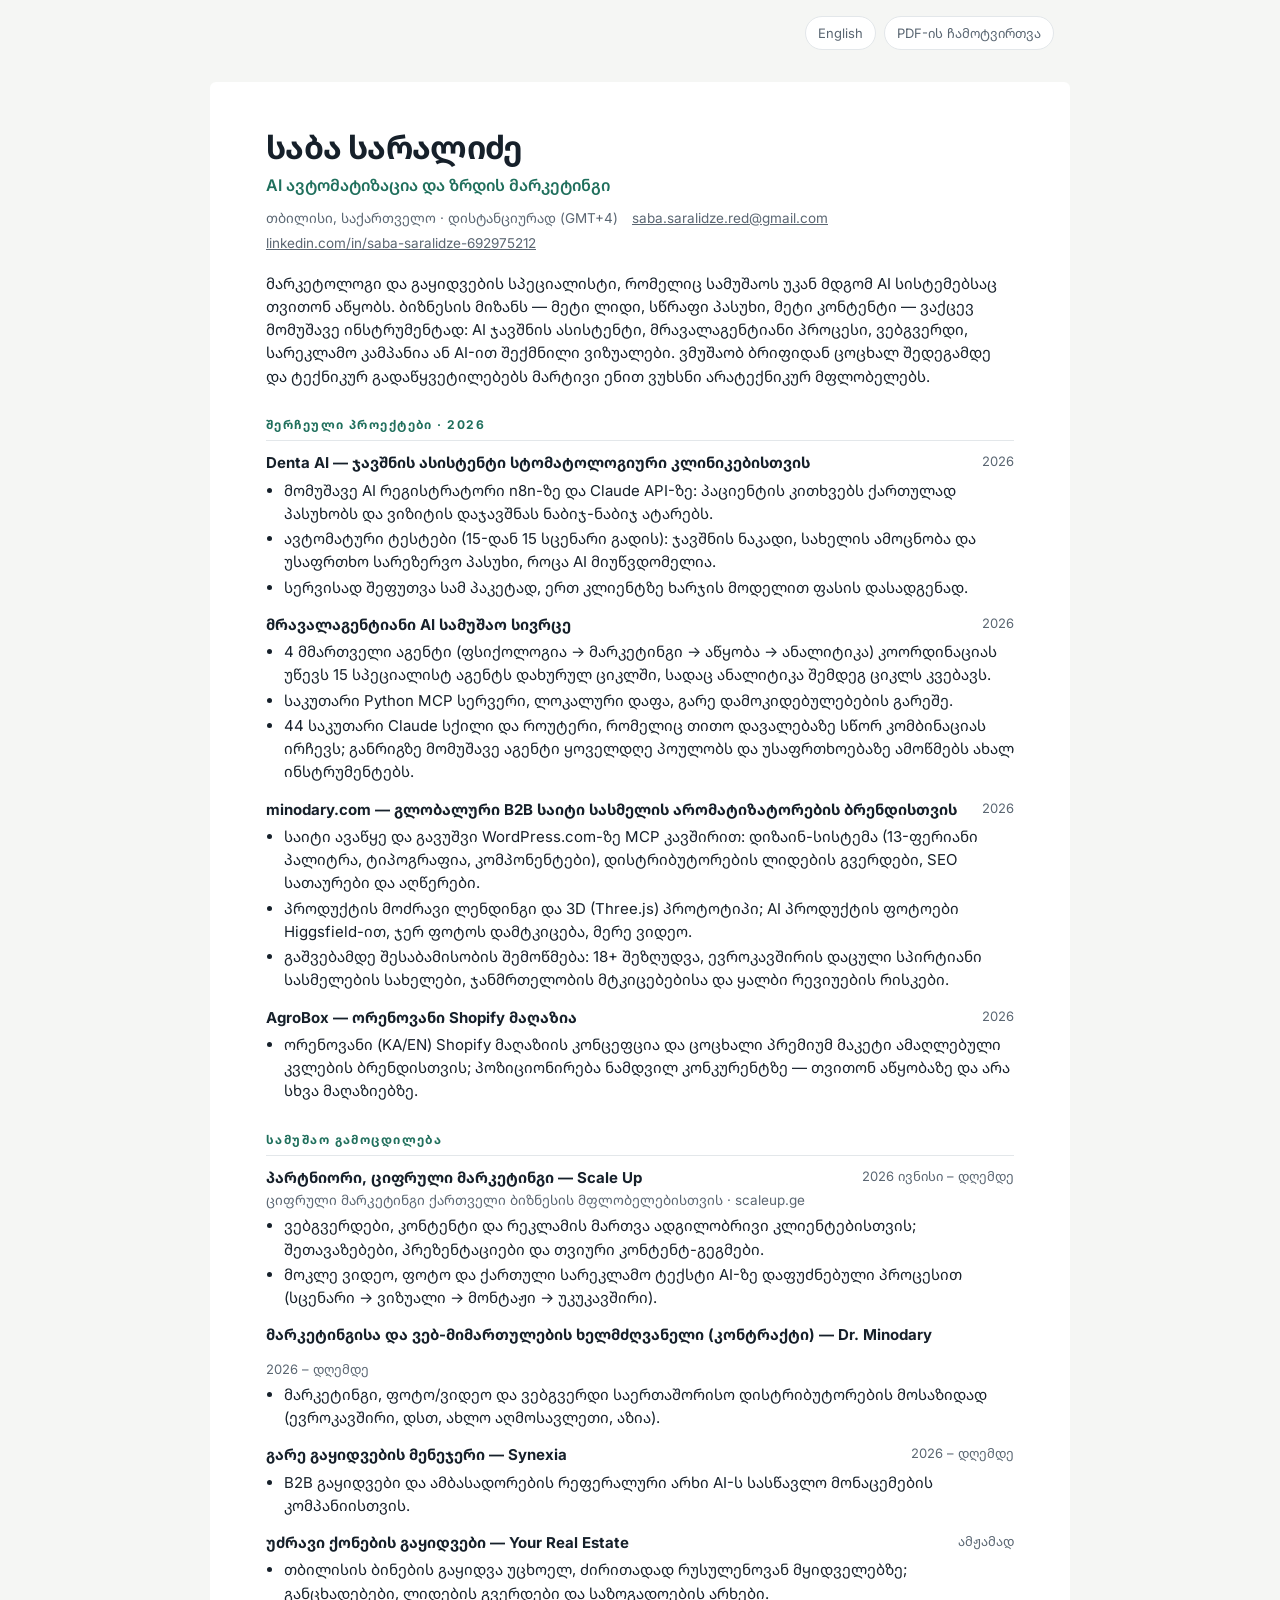
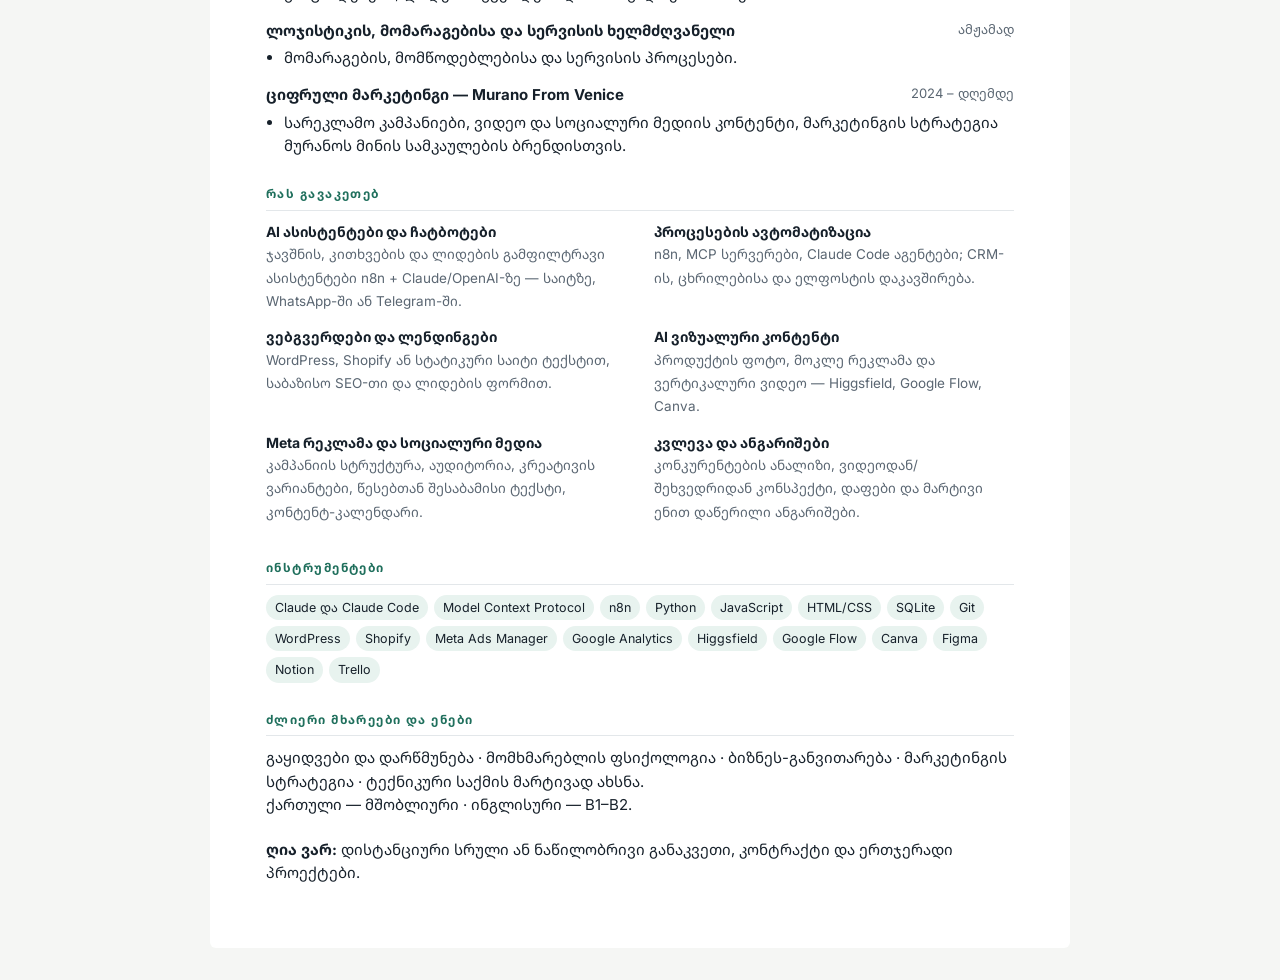
==== ka.html @ 27086588 "CV site: English and Georgian pages with PDFs Co-Authored-By: Claude Opus 5.5 <noreply@anthropic.com" ====
<!doctype html>
<html lang="ka">
<head>
<meta charset="utf-8">
<meta name="viewport" content="width=device-width, initial-scale=1">
<title>საბა სარალიძე — CV</title>
<meta name="description" content="საბა სარალიძე — AI ავტომატიზაცია და ზრდის მარკეტინგი. მარკეტინგი, გაყიდვები და AI სისტემები მცირე ბიზნესისთვის.">
<link rel="preconnect" href="https://fonts.googleapis.com">
<link rel="preconnect" href="https://fonts.gstatic.com" crossorigin>
<link href="https://fonts.googleapis.com/css2?family=Inter:wght@400;600;700&family=Noto+Sans+Georgian:wght@400;600;700&display=swap" rel="stylesheet">
<link rel="stylesheet" href="cv.css">
</head>
<body>
<nav class="topbar">
  <a href="index.html" lang="en">English</a>
  <a href="Saba_Saralidze_CV_KA.pdf">PDF-ის ჩამოტვირთვა</a>
</nav>
<main class="page">
<header>
  <h1>საბა სარალიძე</h1>
  <div class="role">AI ავტომატიზაცია და ზრდის მარკეტინგი</div>
  <div class="contact">
    <span>თბილისი, საქართველო · დისტანციურად (GMT+4)</span>
    <a href="mailto:saba.saralidze.red@gmail.com">saba.saralidze.red@gmail.com</a>
    <a href="https://linkedin.com/in/saba-saralidze-692975212">linkedin.com/in/saba-saralidze-692975212</a>
  </div>
  <p class="summary">მარკეტოლოგი და გაყიდვების სპეციალისტი, რომელიც სამუშაოს უკან მდგომ AI სისტემებსაც თვითონ აწყობს. ბიზნესის მიზანს — მეტი ლიდი, სწრაფი პასუხი, მეტი კონტენტი — ვაქცევ მომუშავე ინსტრუმენტად: AI ჯავშნის ასისტენტი, მრავალაგენტიანი პროცესი, ვებგვერდი, სარეკლამო კამპანია ან AI-ით შექმნილი ვიზუალები. ვმუშაობ ბრიფიდან ცოცხალ შედეგამდე და ტექნიკურ გადაწყვეტილებებს მარტივი ენით ვუხსნი არატექნიკურ მფლობელებს.</p>
</header>

<h2>შერჩეული პროექტები · 2026</h2>

<div class="item">
  <div class="item-head"><strong>Denta AI — ჯავშნის ასისტენტი სტომატოლოგიური კლინიკებისთვის</strong><span class="when">2026</span></div>
  <ul>
    <li>მომუშავე AI რეგისტრატორი n8n-ზე და Claude API-ზე: პაციენტის კითხვებს ქართულად პასუხობს და ვიზიტის დაჯავშნას ნაბიჯ-ნაბიჯ ატარებს.</li>
    <li>ავტომატური ტესტები (15-დან 15 სცენარი გადის): ჯავშნის ნაკადი, სახელის ამოცნობა და უსაფრთხო სარეზერვო პასუხი, როცა AI მიუწვდომელია.</li>
    <li>სერვისად შეფუთვა სამ პაკეტად, ერთ კლიენტზე ხარჯის მოდელით ფასის დასადგენად.</li>
  </ul>
</div>

<div class="item">
  <div class="item-head"><strong>მრავალაგენტიანი AI სამუშაო სივრცე</strong><span class="when">2026</span></div>
  <ul>
    <li>4 მმართველი აგენტი (ფსიქოლოგია → მარკეტინგი → აწყობა → ანალიტიკა) კოორდინაციას უწევს 15 სპეციალისტ აგენტს დახურულ ციკლში, სადაც ანალიტიკა შემდეგ ციკლს კვებავს.</li>
    <li>საკუთარი Python MCP სერვერი, ლოკალური დაფა, გარე დამოკიდებულებების გარეშე.</li>
    <li>44 საკუთარი Claude სქილი და როუტერი, რომელიც თითო დავალებაზე სწორ კომბინაციას ირჩევს; განრიგზე მომუშავე აგენტი ყოველდღე პოულობს და უსაფრთხოებაზე ამოწმებს ახალ ინსტრუმენტებს.</li>
  </ul>
</div>

<div class="item">
  <div class="item-head"><strong>minodary.com — გლობალური B2B საიტი სასმელის არომატიზატორების ბრენდისთვის</strong><span class="when">2026</span></div>
  <ul>
    <li>საიტი ავაწყე და გავუშვი WordPress.com-ზე MCP კავშირით: დიზაინ-სისტემა (13-ფერიანი პალიტრა, ტიპოგრაფია, კომპონენტები), დისტრიბუტორების ლიდების გვერდები, SEO სათაურები და აღწერები.</li>
    <li>პროდუქტის მოძრავი ლენდინგი და 3D (Three.js) პროტოტიპი; AI პროდუქტის ფოტოები Higgsfield-ით, ჯერ ფოტოს დამტკიცება, მერე ვიდეო.</li>
    <li>გაშვებამდე შესაბამისობის შემოწმება: 18+ შეზღუდვა, ევროკავშირის დაცული სპირტიანი სასმელების სახელები, ჯანმრთელობის მტკიცებებისა და ყალბი რევიუების რისკები.</li>
  </ul>
</div>

<div class="item">
  <div class="item-head"><strong>AgroBox — ორენოვანი Shopify მაღაზია</strong><span class="when">2026</span></div>
  <ul>
    <li>ორენოვანი (KA/EN) Shopify მაღაზიის კონცეფცია და ცოცხალი პრემიუმ მაკეტი ამაღლებული კვლების ბრენდისთვის; პოზიციონირება ნამდვილ კონკურენტზე — თვითონ აწყობაზე და არა სხვა მაღაზიებზე.</li>
  </ul>
</div>


<h2>სამუშაო გამოცდილება</h2>

<div class="item">
  <div class="item-head"><strong>პარტნიორი, ციფრული მარკეტინგი — Scale Up</strong><span class="when">2026 ივნისი – დღემდე</span></div>
  <div class="sub">ციფრული მარკეტინგი ქართველი ბიზნესის მფლობელებისთვის · scaleup.ge</div>
  <ul>
    <li>ვებგვერდები, კონტენტი და რეკლამის მართვა ადგილობრივი კლიენტებისთვის; შეთავაზებები, პრეზენტაციები და თვიური კონტენტ-გეგმები.</li>
    <li>მოკლე ვიდეო, ფოტო და ქართული სარეკლამო ტექსტი AI-ზე დაფუძნებული პროცესით (სცენარი → ვიზუალი → მონტაჟი → უკუკავშირი).</li>
  </ul>
</div>

<div class="item">
  <div class="item-head"><strong>მარკეტინგისა და ვებ-მიმართულების ხელმძღვანელი (კონტრაქტი) — Dr. Minodary</strong><span class="when">2026 – დღემდე</span></div>
  <ul>
    <li>მარკეტინგი, ფოტო/ვიდეო და ვებგვერდი საერთაშორისო დისტრიბუტორების მოსაზიდად (ევროკავშირი, დსთ, ახლო აღმოსავლეთი, აზია).</li>
  </ul>
</div>

<div class="item">
  <div class="item-head"><strong>გარე გაყიდვების მენეჯერი — Synexia</strong><span class="when">2026 – დღემდე</span></div>
  <ul>
    <li>B2B გაყიდვები და ამბასადორების რეფერალური არხი AI-ს სასწავლო მონაცემების კომპანიისთვის.</li>
  </ul>
</div>

<div class="item">
  <div class="item-head"><strong>უძრავი ქონების გაყიდვები — Your Real Estate</strong><span class="when">ამჟამად</span></div>
  <ul>
    <li>თბილისის ბინების გაყიდვა უცხოელ, ძირითადად რუსულენოვან მყიდველებზე; განცხადებები, ლიდების გვერდები და საზოგადოების არხები.</li>
  </ul>
</div>

<div class="item">
  <div class="item-head"><strong>ლოჯისტიკის, მომარაგებისა და სერვისის ხელმძღვანელი</strong><span class="when">ამჟამად</span></div>
  <ul>
    <li>მომარაგების, მომწოდებლებისა და სერვისის პროცესები.</li>
  </ul>
</div>

<div class="item">
  <div class="item-head"><strong>ციფრული მარკეტინგი — Murano From Venice</strong><span class="when">2024 – დღემდე</span></div>
  <ul>
    <li>სარეკლამო კამპანიები, ვიდეო და სოციალური მედიის კონტენტი, მარკეტინგის სტრატეგია მურანოს მინის სამკაულების ბრენდისთვის.</li>
  </ul>
</div>

<h2>რას გავაკეთებ</h2>
<div class="grid">
  <div class="item kv"><strong>AI ასისტენტები და ჩატბოტები</strong><span>ჯავშნის, კითხვების და ლიდების გამფილტრავი ასისტენტები n8n + Claude/OpenAI-ზე — საიტზე, WhatsApp-ში ან Telegram-ში.</span></div>
  <div class="item kv"><strong>პროცესების ავტომატიზაცია</strong><span>n8n, MCP სერვერები, Claude Code აგენტები; CRM-ის, ცხრილებისა და ელფოსტის დაკავშირება.</span></div>
  <div class="item kv"><strong>ვებგვერდები და ლენდინგები</strong><span>WordPress, Shopify ან სტატიკური საიტი ტექსტით, საბაზისო SEO-თი და ლიდების ფორმით.</span></div>
  <div class="item kv"><strong>AI ვიზუალური კონტენტი</strong><span>პროდუქტის ფოტო, მოკლე რეკლამა და ვერტიკალური ვიდეო — Higgsfield, Google Flow, Canva.</span></div>
  <div class="item kv"><strong>Meta რეკლამა და სოციალური მედია</strong><span>კამპანიის სტრუქტურა, აუდიტორია, კრეატივის ვარიანტები, წესებთან შესაბამისი ტექსტი, კონტენტ-კალენდარი.</span></div>
  <div class="item kv"><strong>კვლევა და ანგარიშები</strong><span>კონკურენტების ანალიზი, ვიდეოდან/შეხვედრიდან კონსპექტი, დაფები და მარტივი ენით დაწერილი ანგარიშები.</span></div>
</div>

<h2>ინსტრუმენტები</h2>
<div class="chips">
  <span class="chip">Claude და Claude Code</span><span class="chip">Model Context Protocol</span><span class="chip">n8n</span><span class="chip">Python</span><span class="chip">JavaScript</span><span class="chip">HTML/CSS</span><span class="chip">SQLite</span><span class="chip">Git</span><span class="chip">WordPress</span><span class="chip">Shopify</span><span class="chip">Meta Ads Manager</span><span class="chip">Google Analytics</span><span class="chip">Higgsfield</span><span class="chip">Google Flow</span><span class="chip">Canva</span><span class="chip">Figma</span><span class="chip">Notion</span><span class="chip">Trello</span>
</div>

<h2>ძლიერი მხარეები და ენები</h2>
<p style="margin:0">გაყიდვები და დარწმუნება · მომხმარებლის ფსიქოლოგია · ბიზნეს-განვითარება · მარკეტინგის სტრატეგია · ტექნიკური საქმის მარტივად ახსნა.<br>
ქართული — მშობლიური · ინგლისური — B1–B2.</p>

<p class="web-only" style="margin-top:22px"><strong>ღია ვარ:</strong> დისტანციური სრული ან ნაწილობრივი განაკვეთი, კონტრაქტი და ერთჯერადი პროექტები.</p>
</main>
</body>
</html>
---- cv.css ----
:root {
  --ink: #16202a;
  --muted: #5a6672;
  --line: #e3e7ea;
  --accent: #1f6f5c;
  --accent-soft: #e8f3ef;
  --bg: #f5f6f4;
  --paper: #ffffff;
}
@media (prefers-color-scheme: dark) {
  :root:not([data-theme="light"]) {
    --ink: #e8ecef; --muted: #a3adb6; --line: #2c353d;
    --accent: #5cc4a6; --accent-soft: #17302a; --bg: #0f1418; --paper: #161d22;
  }
}
* { box-sizing: border-box; }
html { -webkit-text-size-adjust: 100%; }
body {
  margin: 0; background: var(--bg); color: var(--ink);
  font: 15px/1.55 "Inter", "Noto Sans Georgian", system-ui, sans-serif;
}
.page { max-width: 860px; margin: 32px auto; background: var(--paper); padding: 48px 56px; border-radius: 6px; }
.topbar { max-width: 860px; margin: 16px auto 0; display: flex; gap: 8px; justify-content: flex-end; padding: 0 16px; }
.topbar a { font-size: 13px; color: var(--muted); text-decoration: none; border: 1px solid var(--line); padding: 6px 12px; border-radius: 999px; background: var(--paper); }
.topbar a:hover { color: var(--accent); border-color: var(--accent); }
header h1 { font-size: 32px; letter-spacing: -0.02em; margin: 0; line-height: 1.15; }
.role { color: var(--accent); font-weight: 600; margin: 6px 0 10px; font-size: 16px; }
.contact { color: var(--muted); font-size: 13.5px; display: flex; flex-wrap: wrap; gap: 4px 14px; }
.contact a { color: inherit; }
.summary { margin: 18px 0 0; font-size: 15px; }
h2 {
  font-size: 12px; text-transform: uppercase; letter-spacing: 0.12em; color: var(--accent);
  margin: 28px 0 10px; padding-bottom: 6px; border-bottom: 1px solid var(--line);
}
.item { margin: 0 0 14px; break-inside: avoid; }
.item-head { display: flex; justify-content: space-between; gap: 12px; flex-wrap: wrap; }
.item-head strong { font-size: 15px; }
.when { color: var(--muted); font-size: 13px; white-space: nowrap; }
.sub { color: var(--muted); font-size: 13.5px; }
ul { margin: 4px 0 0; padding-left: 18px; }
li { margin: 2px 0; }
.chips { display: flex; flex-wrap: wrap; gap: 6px; margin-top: 4px; }
.chip { background: var(--accent-soft); color: var(--ink); font-size: 12.5px; padding: 3px 9px; border-radius: 999px; }
.grid { display: grid; grid-template-columns: 1fr 1fr; gap: 6px 28px; }
.grid .item { margin-bottom: 8px; }
.kv strong { display: block; font-size: 14px; }
.kv span { color: var(--muted); font-size: 13.5px; }
footer { margin-top: 26px; color: var(--muted); font-size: 12px; }
@media (max-width: 640px) {
  .page { margin: 12px 0; padding: 24px 16px; border-radius: 0; }
  .grid { grid-template-columns: 1fr; }
  header h1 { font-size: 26px; }
}
@page { size: A4; margin: 12mm 13mm; }
@media print {
  :root { --ink:#16202a; --muted:#5a6672; --line:#e3e7ea; --accent:#1f6f5c; --accent-soft:#e8f3ef; --paper:#fff; }
  body { background: #fff; font-size: 12.5px; }
  .page { margin: 0; padding: 0; max-width: none; }
  .topbar, .web-only { display: none !important; }
  h2 { margin-top: 18px; }
  .item { margin-bottom: 9px; }
  header h1 { font-size: 26px; }
  html[lang="ka"] body { font-size: 11.4px; line-height: 1.45; }
  html[lang="ka"] li { margin: 1px 0; }
  .kv strong { font-size: 12.5px; }
  .kv span, .sub, .when, .contact { font-size: 11.5px; }
  .chip { font-size: 11px; padding: 2px 8px; }
  .summary { font-size: 1.05em; }
  h2 { break-after: avoid; }
}
.print-only { display: none; }
@media print { .print-only { display: inline; } }
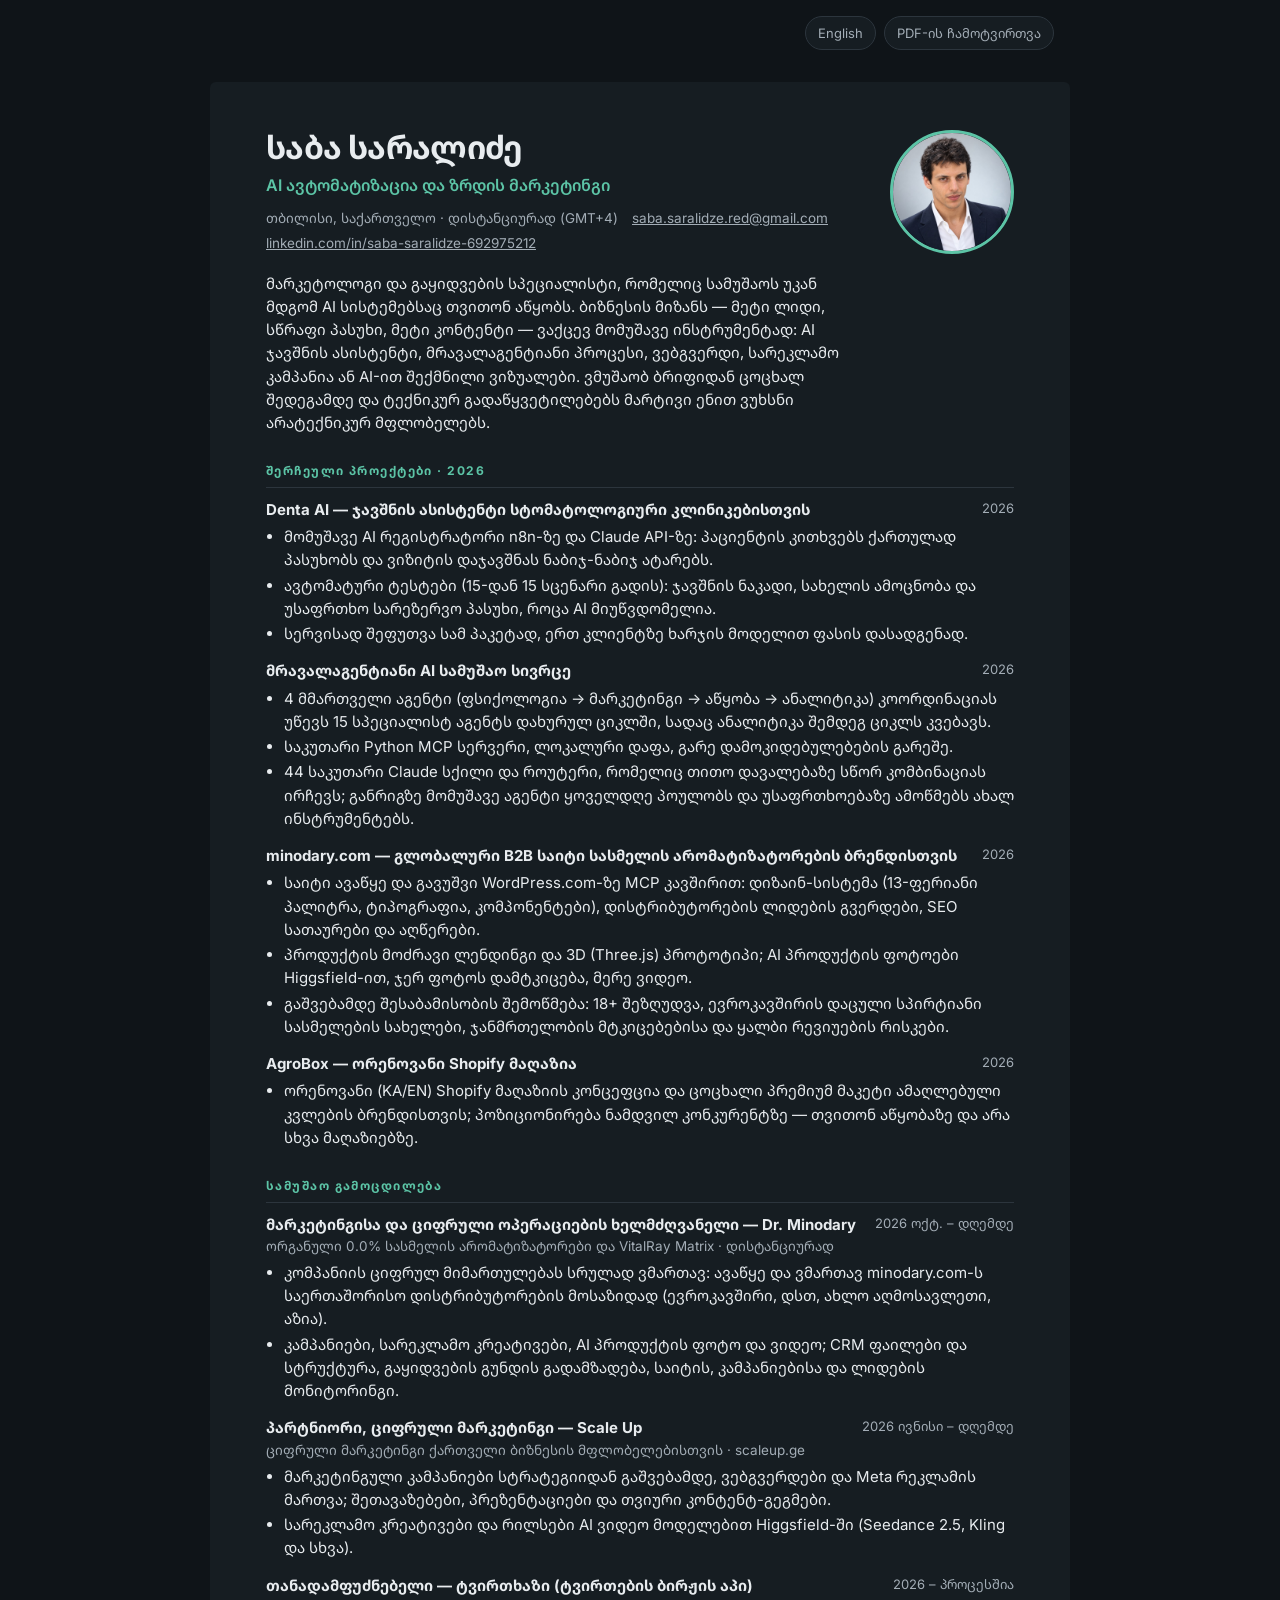
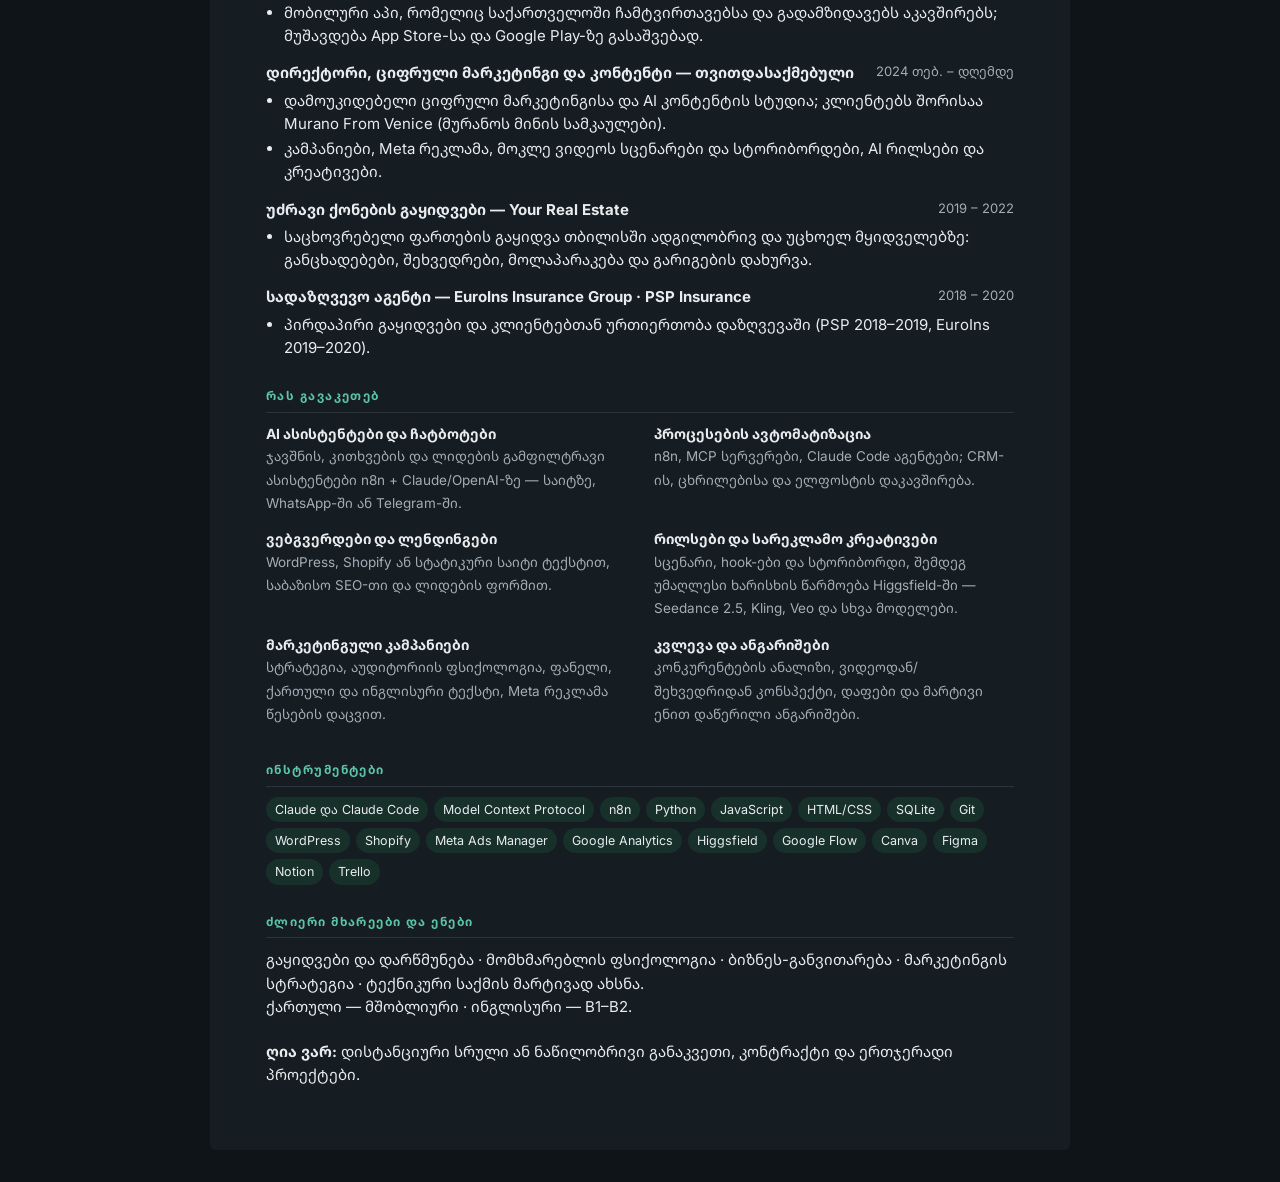
==== commit 2a058430: "Dark design with photo; sync experience with LinkedIn Co-Authored-By: Claude Opus 5.5 <noreply@anthr" ====
--- a/ka.html
+++ b/ka.html
@@ -17,6 +17,7 @@
 </nav>
 <main class="page">
 <header>
+  <img class="avatar" src="photo.jpg" alt="საბა სარალიძე">
   <h1>საბა სარალიძე</h1>
   <div class="role">AI ავტომატიზაცია და ზრდის მარკეტინგი</div>
   <div class="contact">
@@ -67,46 +68,49 @@
 <h2>სამუშაო გამოცდილება</h2>
 
 <div class="item">
-  <div class="item-head"><strong>პარტნიორი, ციფრული მარკეტინგი — Scale Up</strong><span class="when">2026 ივნისი – დღემდე</span></div>
-  <div class="sub">ციფრული მარკეტინგი ქართველი ბიზნესის მფლობელებისთვის · scaleup.ge</div>
+  <div class="item-head"><strong>მარკეტინგისა და ციფრული ოპერაციების ხელმძღვანელი — Dr. Minodary</strong><span class="when">2026 ოქტ. – დღემდე</span></div>
+  <div class="sub">ორგანული 0.0% სასმელის არომატიზატორები და VitalRay Matrix · დისტანციურად</div>
   <ul>
-    <li>ვებგვერდები, კონტენტი და რეკლამის მართვა ადგილობრივი კლიენტებისთვის; შეთავაზებები, პრეზენტაციები და თვიური კონტენტ-გეგმები.</li>
-    <li>მოკლე ვიდეო, ფოტო და ქართული სარეკლამო ტექსტი AI-ზე დაფუძნებული პროცესით (სცენარი → ვიზუალი → მონტაჟი → უკუკავშირი).</li>
+    <li>კომპანიის ციფრულ მიმართულებას სრულად ვმართავ: ავაწყე და ვმართავ minodary.com-ს საერთაშორისო დისტრიბუტორების მოსაზიდად (ევროკავშირი, დსთ, ახლო აღმოსავლეთი, აზია).</li>
+    <li>კამპანიები, სარეკლამო კრეატივები, AI პროდუქტის ფოტო და ვიდეო; CRM ფაილები და სტრუქტურა, გაყიდვების გუნდის გადამზადება, საიტის, კამპანიებისა და ლიდების მონიტორინგი.</li>
   </ul>
 </div>
 
 <div class="item">
-  <div class="item-head"><strong>მარკეტინგისა და ვებ-მიმართულების ხელმძღვანელი (კონტრაქტი) — Dr. Minodary</strong><span class="when">2026 – დღემდე</span></div>
+  <div class="item-head"><strong>პარტნიორი, ციფრული მარკეტინგი — Scale Up</strong><span class="when">2026 ივნისი – დღემდე</span></div>
+  <div class="sub">ციფრული მარკეტინგი ქართველი ბიზნესის მფლობელებისთვის · scaleup.ge</div>
   <ul>
-    <li>მარკეტინგი, ფოტო/ვიდეო და ვებგვერდი საერთაშორისო დისტრიბუტორების მოსაზიდად (ევროკავშირი, დსთ, ახლო აღმოსავლეთი, აზია).</li>
+    <li>მარკეტინგული კამპანიები სტრატეგიიდან გაშვებამდე, ვებგვერდები და Meta რეკლამის მართვა; შეთავაზებები, პრეზენტაციები და თვიური კონტენტ-გეგმები.</li>
+    <li>სარეკლამო კრეატივები და რილსები AI ვიდეო მოდელებით Higgsfield-ში (Seedance 2.5, Kling და სხვა).</li>
   </ul>
 </div>
 
 <div class="item">
-  <div class="item-head"><strong>გარე გაყიდვების მენეჯერი — Synexia</strong><span class="when">2026 – დღემდე</span></div>
+  <div class="item-head"><strong>თანადამფუძნებელი — ტვირთხაზი (ტვირთების ბირჟის აპი)</strong><span class="when">2026 – პროცესშია</span></div>
   <ul>
-    <li>B2B გაყიდვები და ამბასადორების რეფერალური არხი AI-ს სასწავლო მონაცემების კომპანიისთვის.</li>
+    <li>მობილური აპი, რომელიც საქართველოში ჩამტვირთავებსა და გადამზიდავებს აკავშირებს; მუშავდება App Store-სა და Google Play-ზე გასაშვებად.</li>
   </ul>
 </div>
 
 <div class="item">
-  <div class="item-head"><strong>უძრავი ქონების გაყიდვები — Your Real Estate</strong><span class="when">ამჟამად</span></div>
+  <div class="item-head"><strong>დირექტორი, ციფრული მარკეტინგი და კონტენტი — თვითდასაქმებული</strong><span class="when">2024 თებ. – დღემდე</span></div>
   <ul>
-    <li>თბილისის ბინების გაყიდვა უცხოელ, ძირითადად რუსულენოვან მყიდველებზე; განცხადებები, ლიდების გვერდები და საზოგადოების არხები.</li>
+    <li>დამოუკიდებელი ციფრული მარკეტინგისა და AI კონტენტის სტუდია; კლიენტებს შორისაა Murano From Venice (მურანოს მინის სამკაულები).</li>
+    <li>კამპანიები, Meta რეკლამა, მოკლე ვიდეოს სცენარები და სტორიბორდები, AI რილსები და კრეატივები.</li>
   </ul>
 </div>
 
 <div class="item">
-  <div class="item-head"><strong>ლოჯისტიკის, მომარაგებისა და სერვისის ხელმძღვანელი</strong><span class="when">ამჟამად</span></div>
+  <div class="item-head"><strong>უძრავი ქონების გაყიდვები — Your Real Estate</strong><span class="when">2019 – 2022</span></div>
   <ul>
-    <li>მომარაგების, მომწოდებლებისა და სერვისის პროცესები.</li>
+    <li>საცხოვრებელი ფართების გაყიდვა თბილისში ადგილობრივ და უცხოელ მყიდველებზე: განცხადებები, შეხვედრები, მოლაპარაკება და გარიგების დახურვა.</li>
   </ul>
 </div>
 
 <div class="item">
-  <div class="item-head"><strong>ციფრული მარკეტინგი — Murano From Venice</strong><span class="when">2024 – დღემდე</span></div>
+  <div class="item-head"><strong>სადაზღვევო აგენტი — EuroIns Insurance Group · PSP Insurance</strong><span class="when">2018 – 2020</span></div>
   <ul>
-    <li>სარეკლამო კამპანიები, ვიდეო და სოციალური მედიის კონტენტი, მარკეტინგის სტრატეგია მურანოს მინის სამკაულების ბრენდისთვის.</li>
+    <li>პირდაპირი გაყიდვები და კლიენტებთან ურთიერთობა დაზღვევაში (PSP 2018–2019, EuroIns 2019–2020).</li>
   </ul>
 </div>
 
@@ -115,8 +119,8 @@
   <div class="item kv"><strong>AI ასისტენტები და ჩატბოტები</strong><span>ჯავშნის, კითხვების და ლიდების გამფილტრავი ასისტენტები n8n + Claude/OpenAI-ზე — საიტზე, WhatsApp-ში ან Telegram-ში.</span></div>
   <div class="item kv"><strong>პროცესების ავტომატიზაცია</strong><span>n8n, MCP სერვერები, Claude Code აგენტები; CRM-ის, ცხრილებისა და ელფოსტის დაკავშირება.</span></div>
   <div class="item kv"><strong>ვებგვერდები და ლენდინგები</strong><span>WordPress, Shopify ან სტატიკური საიტი ტექსტით, საბაზისო SEO-თი და ლიდების ფორმით.</span></div>
-  <div class="item kv"><strong>AI ვიზუალური კონტენტი</strong><span>პროდუქტის ფოტო, მოკლე რეკლამა და ვერტიკალური ვიდეო — Higgsfield, Google Flow, Canva.</span></div>
-  <div class="item kv"><strong>Meta რეკლამა და სოციალური მედია</strong><span>კამპანიის სტრუქტურა, აუდიტორია, კრეატივის ვარიანტები, წესებთან შესაბამისი ტექსტი, კონტენტ-კალენდარი.</span></div>
+  <div class="item kv"><strong>რილსები და სარეკლამო კრეატივები</strong><span>სცენარი, hook-ები და სტორიბორდი, შემდეგ უმაღლესი ხარისხის წარმოება Higgsfield-ში — Seedance 2.5, Kling, Veo და სხვა მოდელები.</span></div>
+  <div class="item kv"><strong>მარკეტინგული კამპანიები</strong><span>სტრატეგია, აუდიტორიის ფსიქოლოგია, ფანელი, ქართული და ინგლისური ტექსტი, Meta რეკლამა წესების დაცვით.</span></div>
   <div class="item kv"><strong>კვლევა და ანგარიშები</strong><span>კონკურენტების ანალიზი, ვიდეოდან/შეხვედრიდან კონსპექტი, დაფები და მარტივი ენით დაწერილი ანგარიშები.</span></div>
 </div>
 
--- a/cv.css
+++ b/cv.css
@@ -1,17 +1,12 @@
 :root {
-  --ink: #16202a;
-  --muted: #5a6672;
-  --line: #e3e7ea;
-  --accent: #1f6f5c;
-  --accent-soft: #e8f3ef;
-  --bg: #f5f6f4;
-  --paper: #ffffff;
-}
-@media (prefers-color-scheme: dark) {
-  :root:not([data-theme="light"]) {
-    --ink: #e8ecef; --muted: #a3adb6; --line: #2c353d;
-    --accent: #5cc4a6; --accent-soft: #17302a; --bg: #0f1418; --paper: #161d22;
-  }
+  --ink: #e8ecef;
+  --muted: #a3adb6;
+  --line: #2c353d;
+  --accent: #5cc4a6;
+  --accent-soft: #17302a;
+  --bg: #0f1418;
+  --paper: #161d22;
+  color-scheme: dark;
 }
 * { box-sizing: border-box; }
 html { -webkit-text-size-adjust: 100%; }
@@ -23,6 +18,8 @@
 .topbar { max-width: 860px; margin: 16px auto 0; display: flex; gap: 8px; justify-content: flex-end; padding: 0 16px; }
 .topbar a { font-size: 13px; color: var(--muted); text-decoration: none; border: 1px solid var(--line); padding: 6px 12px; border-radius: 999px; background: var(--paper); }
 .topbar a:hover { color: var(--accent); border-color: var(--accent); }
+header { position: relative; padding-right: 150px; }
+.avatar { position: absolute; top: 0; right: 0; width: 124px; height: 124px; border-radius: 50%; object-fit: cover; object-position: 50% 30%; border: 3px solid var(--accent); }
 header h1 { font-size: 32px; letter-spacing: -0.02em; margin: 0; line-height: 1.15; }
 .role { color: var(--accent); font-weight: 600; margin: 6px 0 10px; font-size: 16px; }
 .contact { color: var(--muted); font-size: 13.5px; display: flex; flex-wrap: wrap; gap: 4px 14px; }
@@ -50,23 +47,26 @@
   .page { margin: 12px 0; padding: 24px 16px; border-radius: 0; }
   .grid { grid-template-columns: 1fr; }
   header h1 { font-size: 26px; }
+  header { padding-right: 0; }
+  .avatar { position: static; width: 96px; height: 96px; margin-bottom: 12px; display: block; }
 }
-@page { size: A4; margin: 12mm 13mm; }
+@page { size: A4; margin: 0; }
 @media print {
-  :root { --ink:#16202a; --muted:#5a6672; --line:#e3e7ea; --accent:#1f6f5c; --accent-soft:#e8f3ef; --paper:#fff; }
-  body { background: #fff; font-size: 12.5px; }
-  .page { margin: 0; padding: 0; max-width: none; }
+  html, body { background: var(--paper) !important; -webkit-print-color-adjust: exact; print-color-adjust: exact; }
+  body { font-size: 12px; }
+  .page { margin: 0; padding: 12mm 13mm; max-width: none; border-radius: 0; background: var(--paper); -webkit-box-decoration-break: clone; box-decoration-break: clone; }
   .topbar, .web-only { display: none !important; }
-  h2 { margin-top: 18px; }
-  .item { margin-bottom: 9px; }
+  h2 { margin-top: 16px; break-after: avoid; }
+  .item { margin-bottom: 8px; }
   header h1 { font-size: 26px; }
-  html[lang="ka"] body { font-size: 11.4px; line-height: 1.45; }
+  header { padding-right: 120px; }
+  .avatar { width: 100px; height: 100px; }
+  html[lang="ka"] body { font-size: 11px; line-height: 1.45; }
   html[lang="ka"] li { margin: 1px 0; }
-  .kv strong { font-size: 12.5px; }
-  .kv span, .sub, .when, .contact { font-size: 11.5px; }
-  .chip { font-size: 11px; padding: 2px 8px; }
+  .kv strong { font-size: 12px; }
+  .kv span, .sub, .when, .contact { font-size: 11px; }
+  .chip { font-size: 10.5px; padding: 2px 8px; }
   .summary { font-size: 1.05em; }
-  h2 { break-after: avoid; }
 }
 .print-only { display: none; }
 @media print { .print-only { display: inline; } }
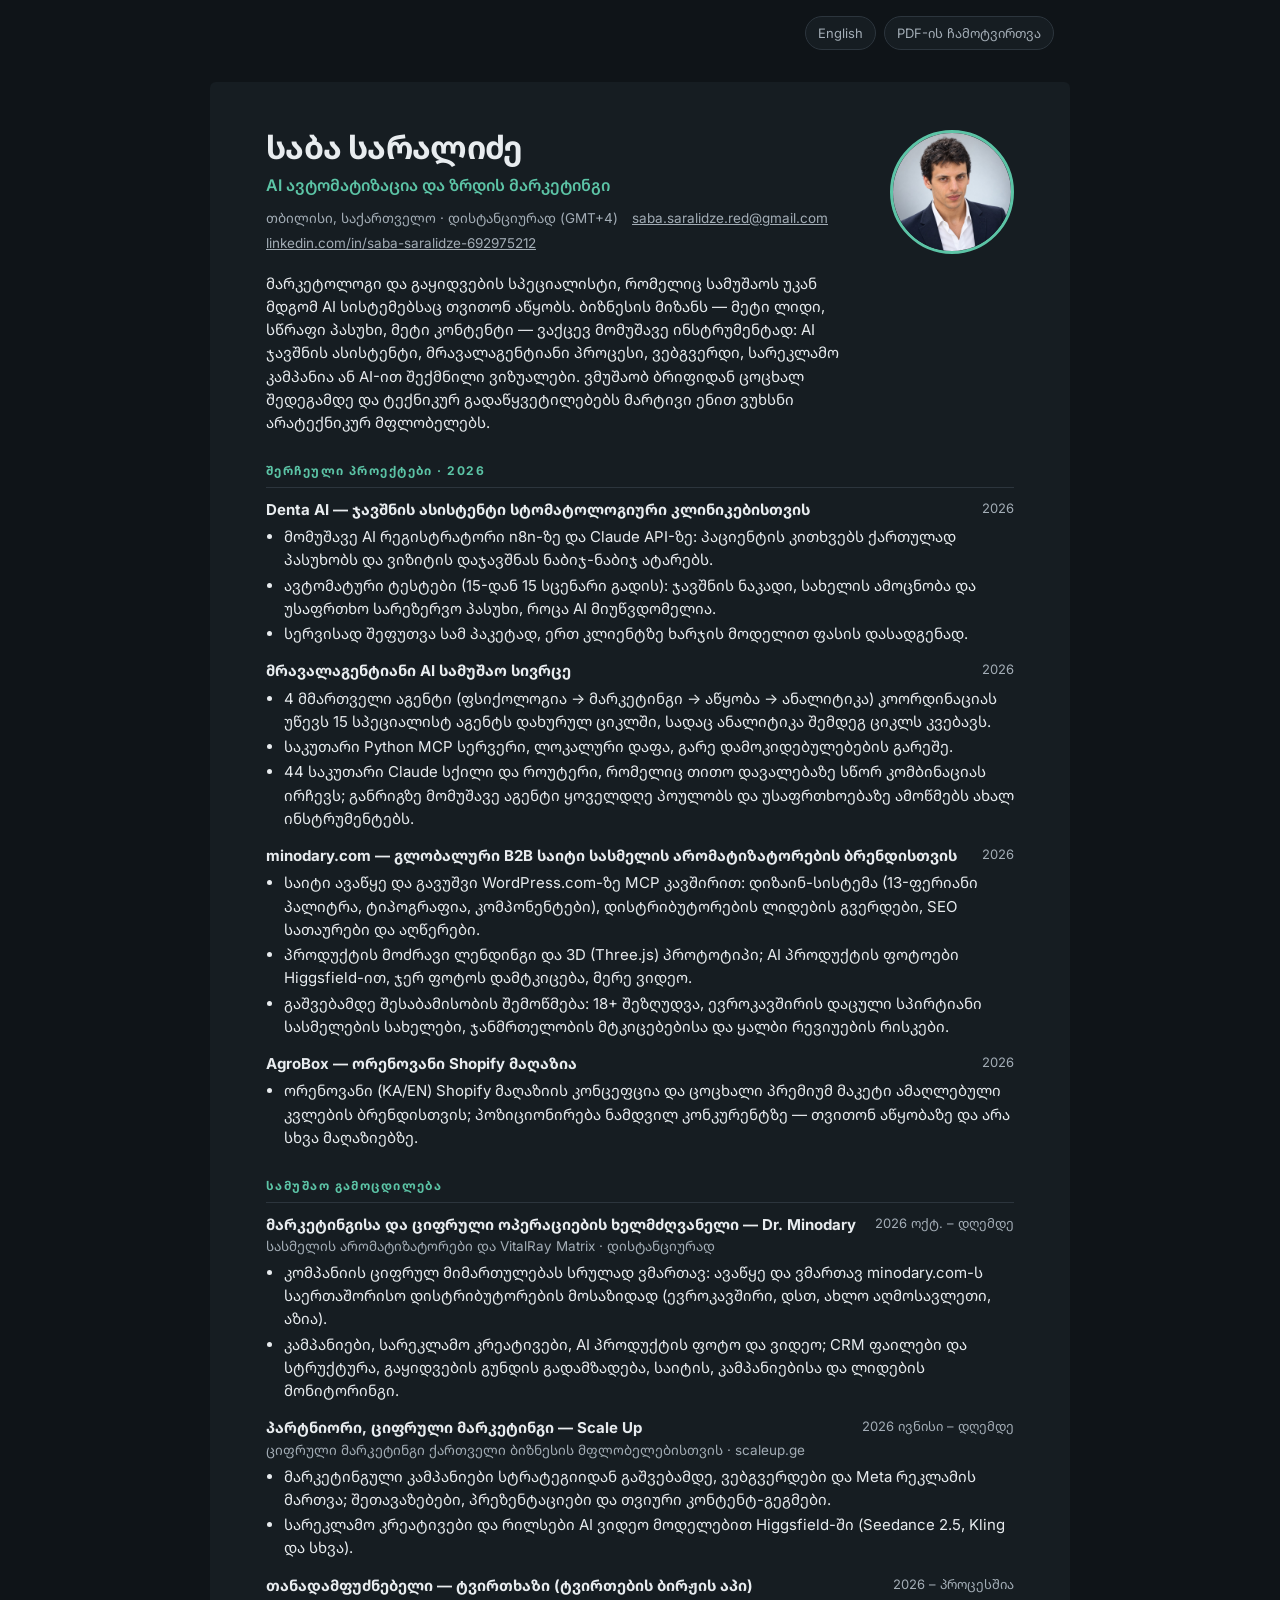
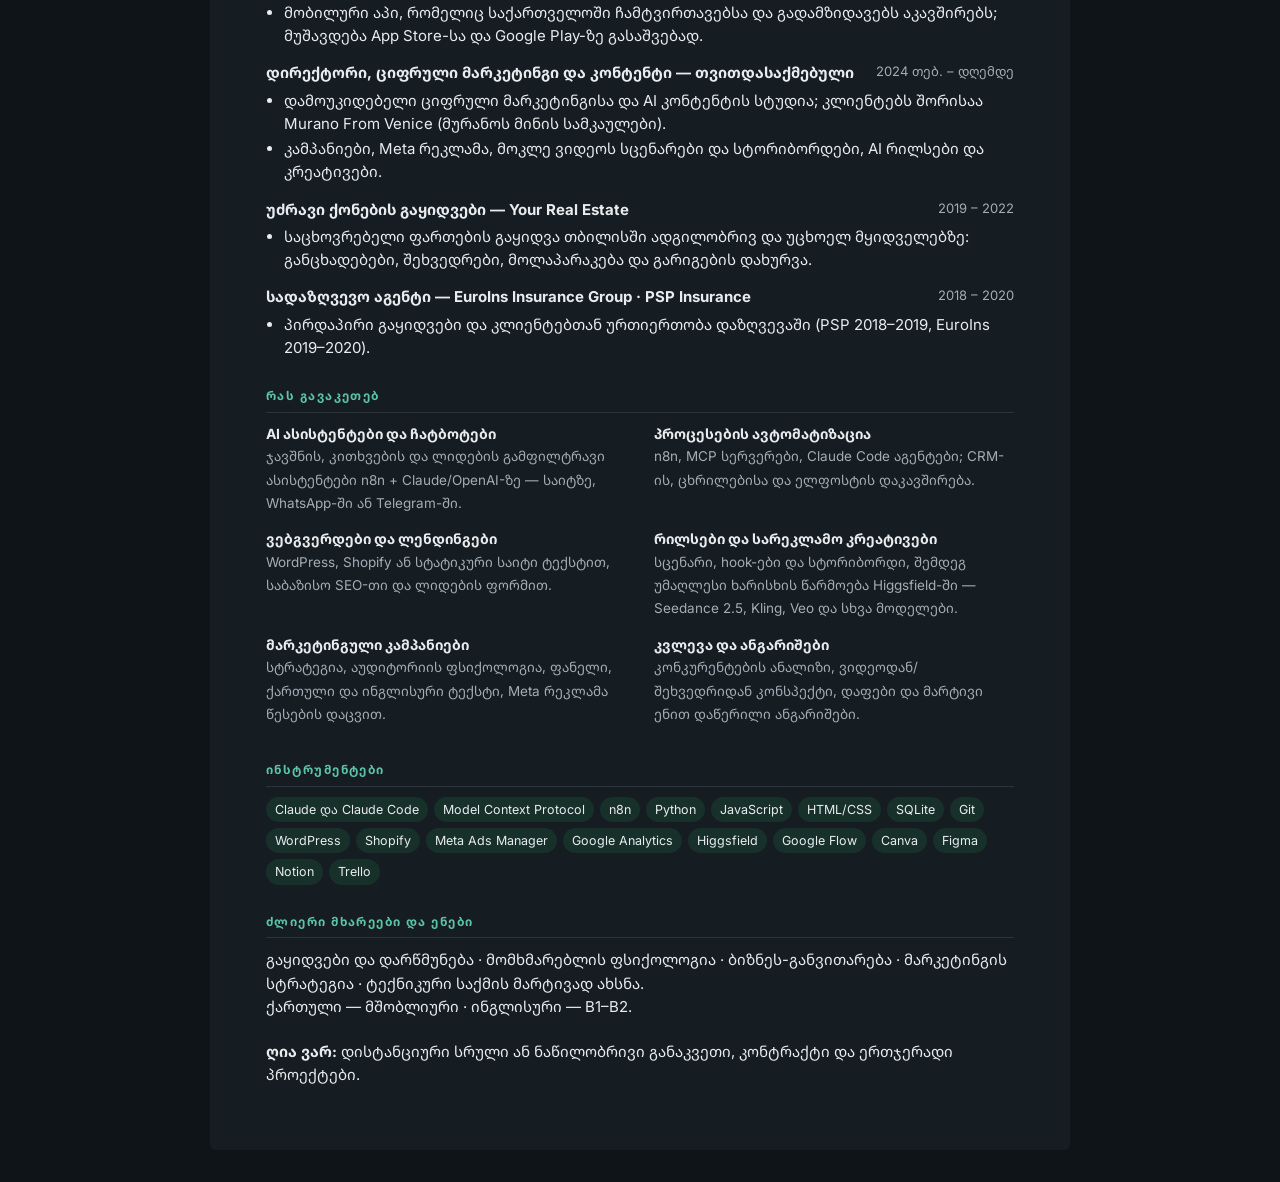
==== commit fd085a62: "Remove unverified product claims from CV The Dr. Minodary line said organic and 0.0%, but neither a " ====
--- a/ka.html
+++ b/ka.html
@@ -5,6 +5,13 @@
 <meta name="viewport" content="width=device-width, initial-scale=1">
 <title>საბა სარალიძე — CV</title>
 <meta name="description" content="საბა სარალიძე — AI ავტომატიზაცია და ზრდის მარკეტინგი. მარკეტინგი, გაყიდვები და AI სისტემები მცირე ბიზნესისთვის.">
+<meta property="og:type" content="profile">
+<meta property="og:title" content="საბა სარალიძე — AI ავტომატიზაცია და ზრდის მარკეტინგი">
+<meta property="og:description" content="CV: AI ასისტენტები, n8n + Claude, ვებგვერდები, კამპანიები და AI ვიდეო.">
+<meta property="og:url" content="https://sabasaralidzered-beep.github.io/cv/ka.html">
+<meta property="og:image" content="https://sabasaralidzered-beep.github.io/cv/photo.jpg">
+<meta property="og:locale" content="ka_GE">
+<meta name="twitter:card" content="summary">
 <link rel="preconnect" href="https://fonts.googleapis.com">
 <link rel="preconnect" href="https://fonts.gstatic.com" crossorigin>
 <link href="https://fonts.googleapis.com/css2?family=Inter:wght@400;600;700&family=Noto+Sans+Georgian:wght@400;600;700&display=swap" rel="stylesheet">
@@ -69,7 +76,7 @@
 
 <div class="item">
   <div class="item-head"><strong>მარკეტინგისა და ციფრული ოპერაციების ხელმძღვანელი — Dr. Minodary</strong><span class="when">2026 ოქტ. – დღემდე</span></div>
-  <div class="sub">ორგანული 0.0% სასმელის არომატიზატორები და VitalRay Matrix · დისტანციურად</div>
+  <div class="sub">სასმელის არომატიზატორები და VitalRay Matrix · დისტანციურად</div>
   <ul>
     <li>კომპანიის ციფრულ მიმართულებას სრულად ვმართავ: ავაწყე და ვმართავ minodary.com-ს საერთაშორისო დისტრიბუტორების მოსაზიდად (ევროკავშირი, დსთ, ახლო აღმოსავლეთი, აზია).</li>
     <li>კამპანიები, სარეკლამო კრეატივები, AI პროდუქტის ფოტო და ვიდეო; CRM ფაილები და სტრუქტურა, გაყიდვების გუნდის გადამზადება, საიტის, კამპანიებისა და ლიდების მონიტორინგი.</li>
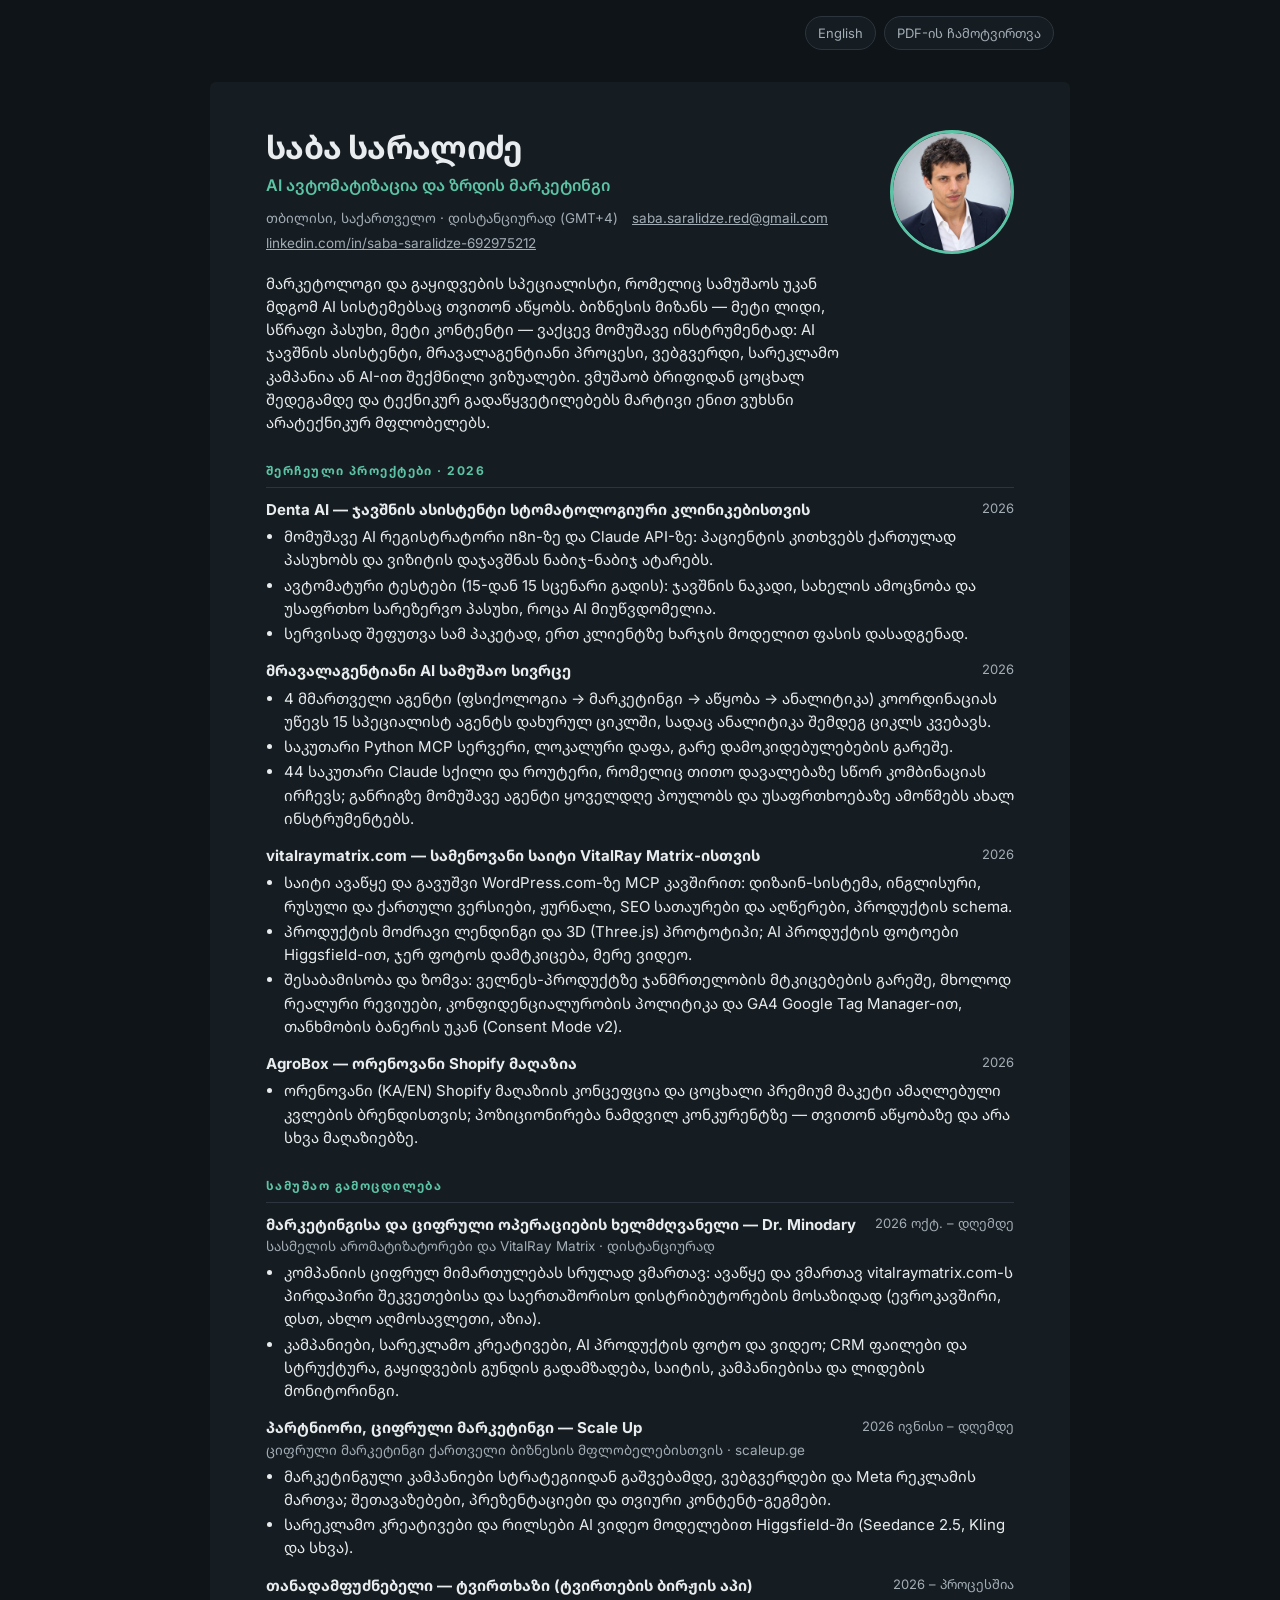
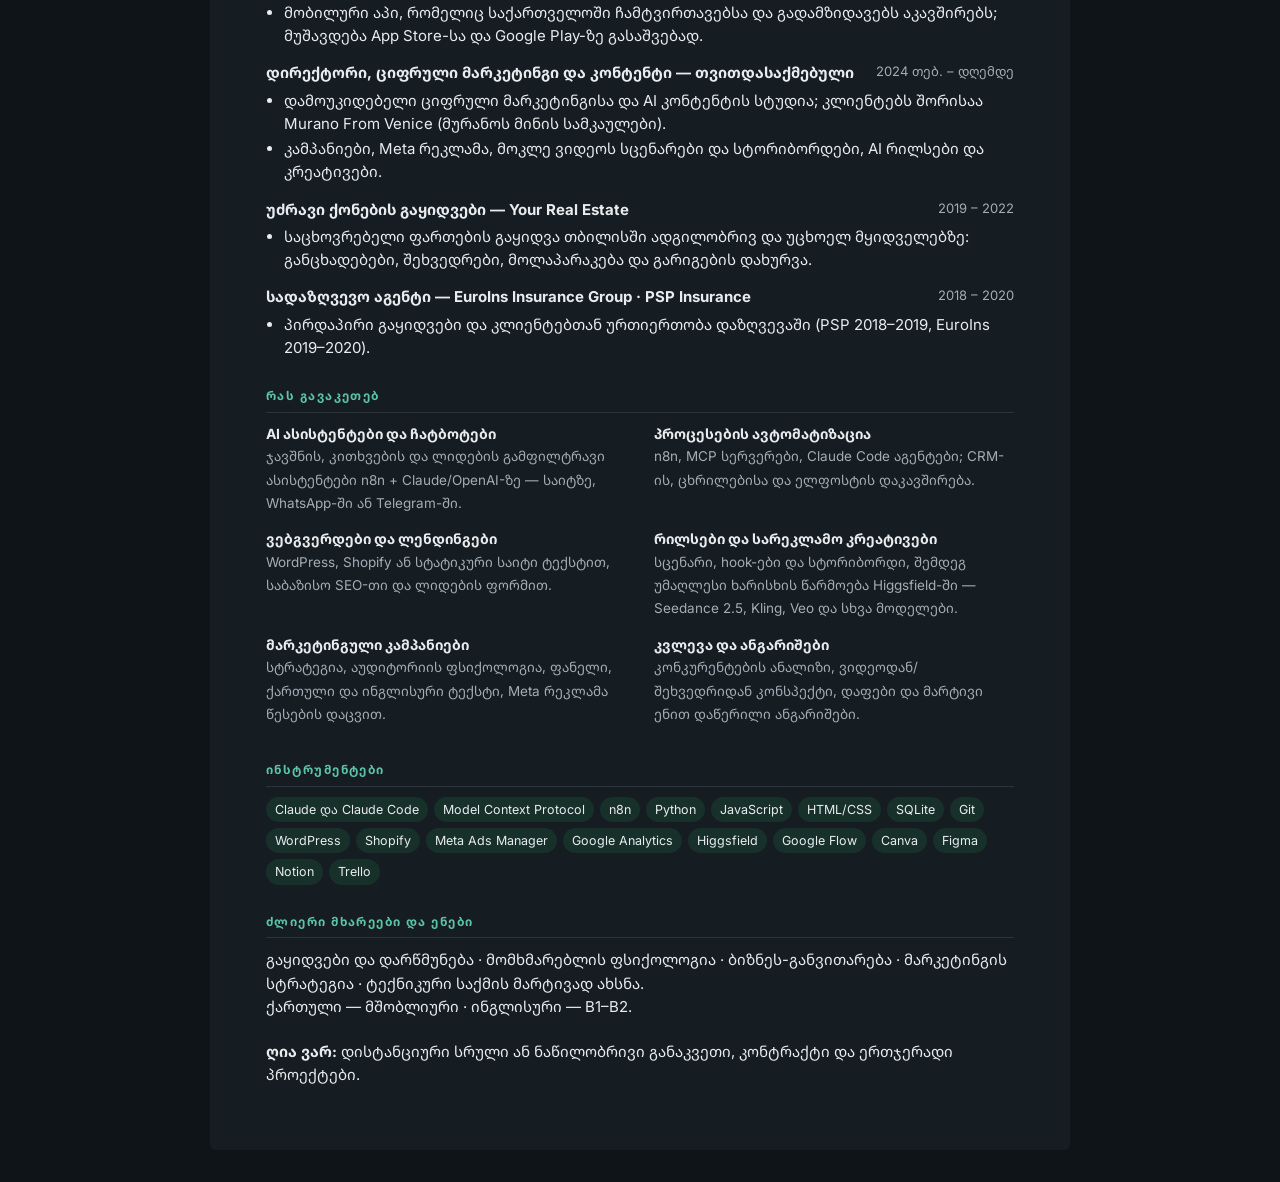
==== commit a3243c01: "CV: site moved to vitalraymatrix.com; describe VitalRay Matrix site accurately Co-Authored-By: Claud" ====
--- a/ka.html
+++ b/ka.html
@@ -56,11 +56,11 @@
 </div>
 
 <div class="item">
-  <div class="item-head"><strong>minodary.com — გლობალური B2B საიტი სასმელის არომატიზატორების ბრენდისთვის</strong><span class="when">2026</span></div>
+  <div class="item-head"><strong>vitalraymatrix.com — სამენოვანი საიტი VitalRay Matrix-ისთვის</strong><span class="when">2026</span></div>
   <ul>
-    <li>საიტი ავაწყე და გავუშვი WordPress.com-ზე MCP კავშირით: დიზაინ-სისტემა (13-ფერიანი პალიტრა, ტიპოგრაფია, კომპონენტები), დისტრიბუტორების ლიდების გვერდები, SEO სათაურები და აღწერები.</li>
+    <li>საიტი ავაწყე და გავუშვი WordPress.com-ზე MCP კავშირით: დიზაინ-სისტემა, ინგლისური, რუსული და ქართული ვერსიები, ჟურნალი, SEO სათაურები და აღწერები, პროდუქტის schema.</li>
     <li>პროდუქტის მოძრავი ლენდინგი და 3D (Three.js) პროტოტიპი; AI პროდუქტის ფოტოები Higgsfield-ით, ჯერ ფოტოს დამტკიცება, მერე ვიდეო.</li>
-    <li>გაშვებამდე შესაბამისობის შემოწმება: 18+ შეზღუდვა, ევროკავშირის დაცული სპირტიანი სასმელების სახელები, ჯანმრთელობის მტკიცებებისა და ყალბი რევიუების რისკები.</li>
+    <li>შესაბამისობა და ზომვა: ველნეს-პროდუქტზე ჯანმრთელობის მტკიცებების გარეშე, მხოლოდ რეალური რევიუები, კონფიდენციალურობის პოლიტიკა და GA4 Google Tag Manager-ით, თანხმობის ბანერის უკან (Consent Mode v2).</li>
   </ul>
 </div>
 
@@ -78,7 +78,7 @@
   <div class="item-head"><strong>მარკეტინგისა და ციფრული ოპერაციების ხელმძღვანელი — Dr. Minodary</strong><span class="when">2026 ოქტ. – დღემდე</span></div>
   <div class="sub">სასმელის არომატიზატორები და VitalRay Matrix · დისტანციურად</div>
   <ul>
-    <li>კომპანიის ციფრულ მიმართულებას სრულად ვმართავ: ავაწყე და ვმართავ minodary.com-ს საერთაშორისო დისტრიბუტორების მოსაზიდად (ევროკავშირი, დსთ, ახლო აღმოსავლეთი, აზია).</li>
+    <li>კომპანიის ციფრულ მიმართულებას სრულად ვმართავ: ავაწყე და ვმართავ vitalraymatrix.com-ს პირდაპირი შეკვეთებისა და საერთაშორისო დისტრიბუტორების მოსაზიდად (ევროკავშირი, დსთ, ახლო აღმოსავლეთი, აზია).</li>
     <li>კამპანიები, სარეკლამო კრეატივები, AI პროდუქტის ფოტო და ვიდეო; CRM ფაილები და სტრუქტურა, გაყიდვების გუნდის გადამზადება, საიტის, კამპანიებისა და ლიდების მონიტორინგი.</li>
   </ul>
 </div>
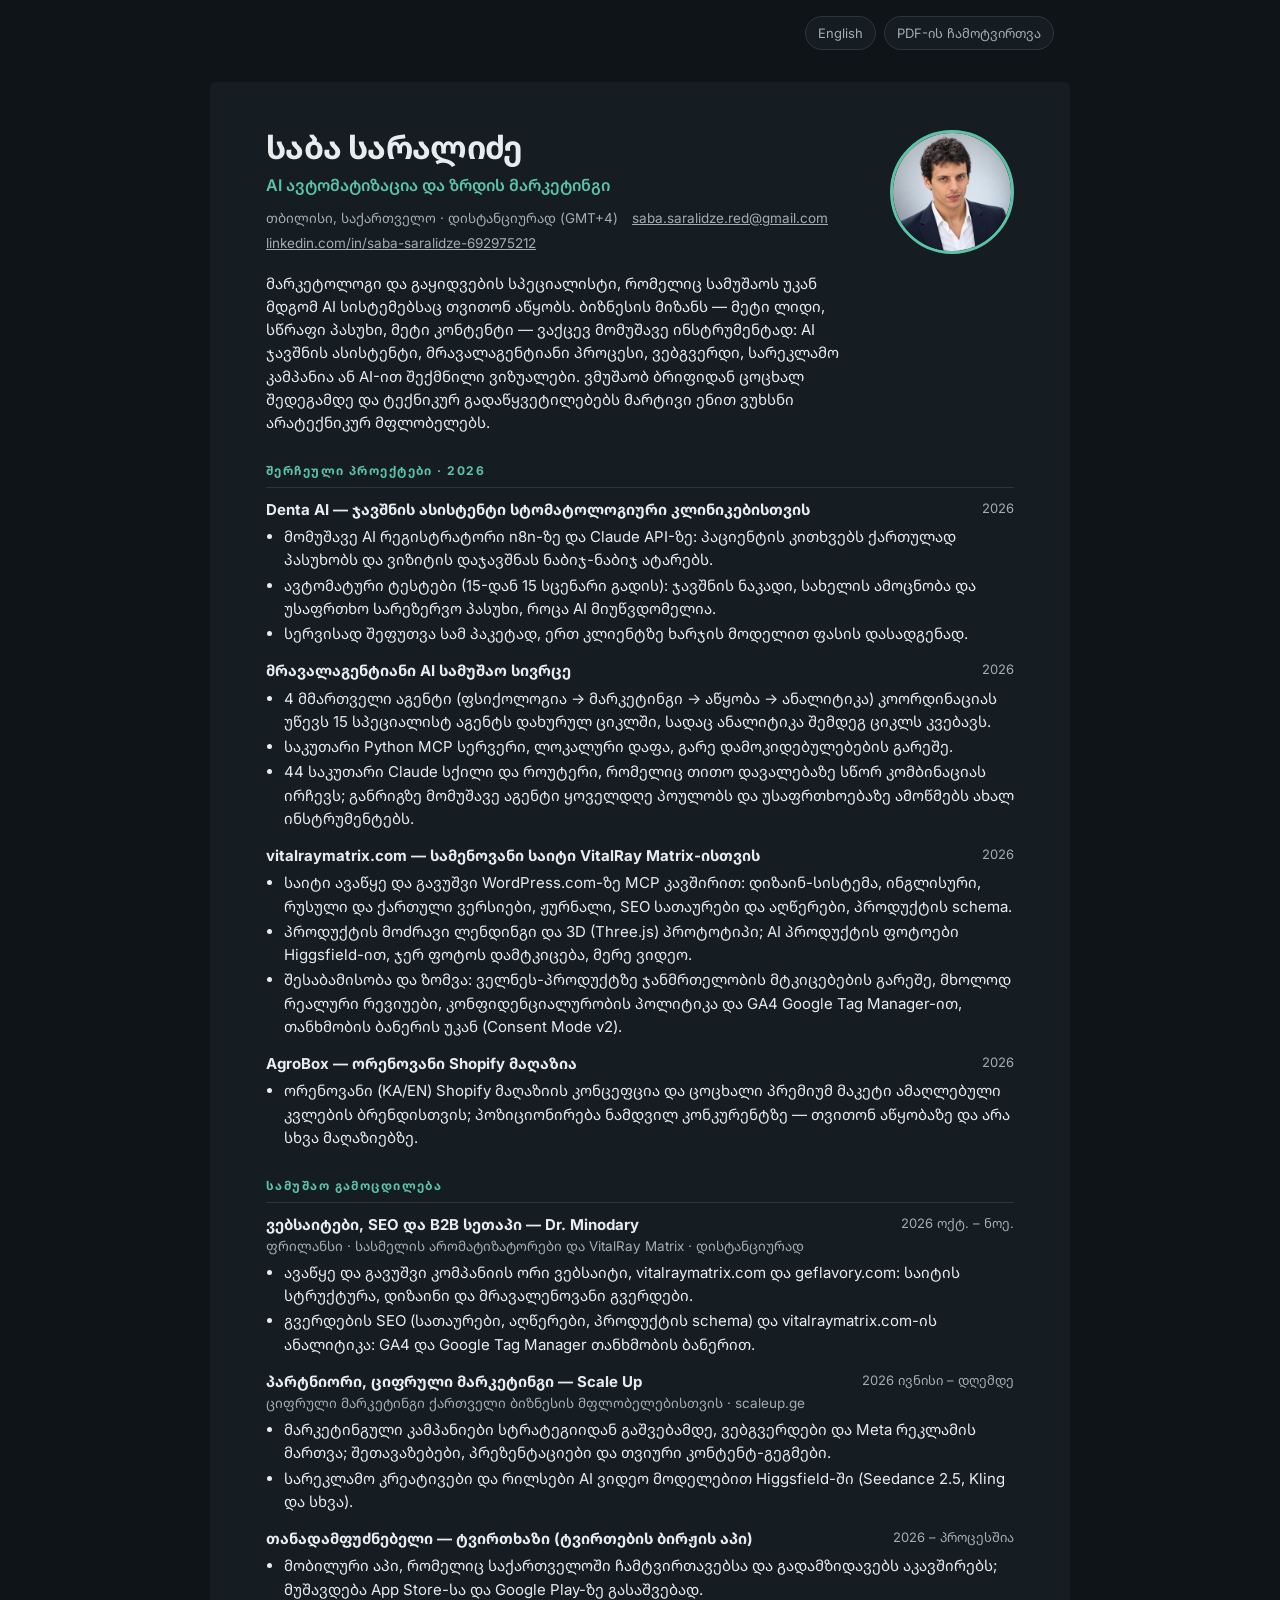
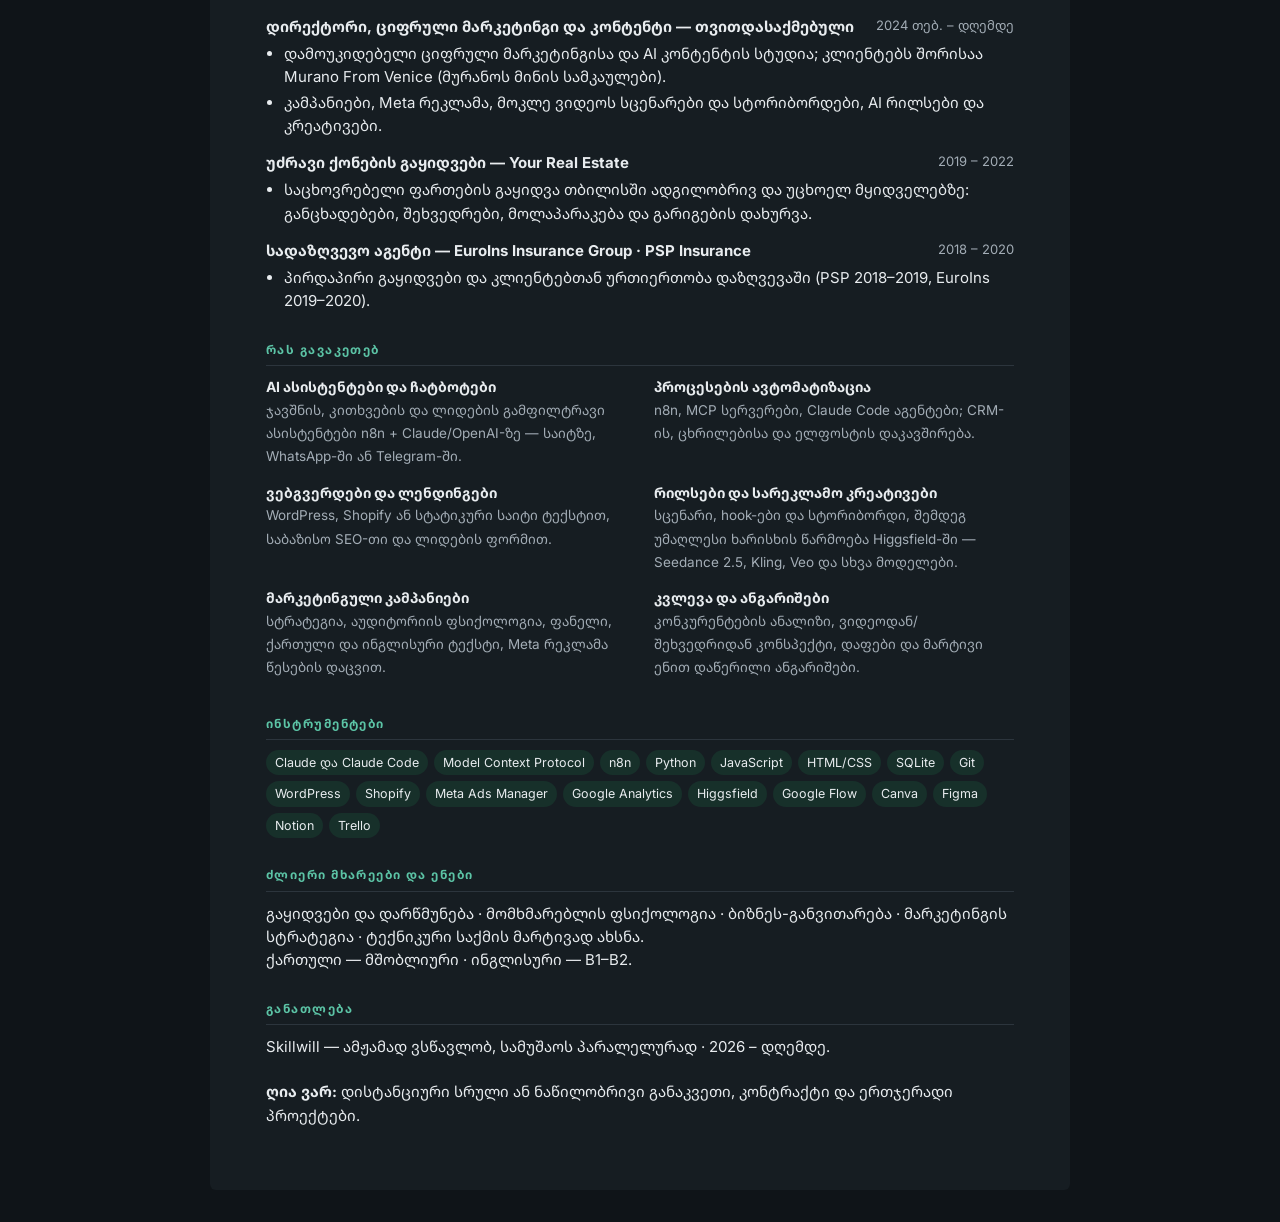
==== commit fd619cda: "CV: Dr. Minodary scope (websites, SEO, analytics; Oct-Nov 2026); add Skillwill Co-Authored-By: Claud" ====
--- a/ka.html
+++ b/ka.html
@@ -75,11 +75,11 @@
 <h2>სამუშაო გამოცდილება</h2>
 
 <div class="item">
-  <div class="item-head"><strong>მარკეტინგისა და ციფრული ოპერაციების ხელმძღვანელი — Dr. Minodary</strong><span class="when">2026 ოქტ. – დღემდე</span></div>
-  <div class="sub">სასმელის არომატიზატორები და VitalRay Matrix · დისტანციურად</div>
+  <div class="item-head"><strong>ვებსაიტები, SEO და B2B სეთაპი — Dr. Minodary</strong><span class="when">2026 ოქტ. – ნოე.</span></div>
+  <div class="sub">ფრილანსი · სასმელის არომატიზატორები და VitalRay Matrix · დისტანციურად</div>
   <ul>
-    <li>კომპანიის ციფრულ მიმართულებას სრულად ვმართავ: ავაწყე და ვმართავ vitalraymatrix.com-ს პირდაპირი შეკვეთებისა და საერთაშორისო დისტრიბუტორების მოსაზიდად (ევროკავშირი, დსთ, ახლო აღმოსავლეთი, აზია).</li>
-    <li>კამპანიები, სარეკლამო კრეატივები, AI პროდუქტის ფოტო და ვიდეო; CRM ფაილები და სტრუქტურა, გაყიდვების გუნდის გადამზადება, საიტის, კამპანიებისა და ლიდების მონიტორინგი.</li>
+    <li>ავაწყე და გავუშვი კომპანიის ორი ვებსაიტი, vitalraymatrix.com და geflavory.com: საიტის სტრუქტურა, დიზაინი და მრავალენოვანი გვერდები.</li>
+    <li>გვერდების SEO (სათაურები, აღწერები, პროდუქტის schema) და vitalraymatrix.com-ის ანალიტიკა: GA4 და Google Tag Manager თანხმობის ბანერით.</li>
   </ul>
 </div>
 
@@ -140,6 +140,9 @@
 <p style="margin:0">გაყიდვები და დარწმუნება · მომხმარებლის ფსიქოლოგია · ბიზნეს-განვითარება · მარკეტინგის სტრატეგია · ტექნიკური საქმის მარტივად ახსნა.<br>
 ქართული — მშობლიური · ინგლისური — B1–B2.</p>
 
+<h2>განათლება</h2>
+<p style="margin:0">Skillwill — ამჟამად ვსწავლობ, სამუშაოს პარალელურად · 2026 – დღემდე.</p>
+
 <p class="web-only" style="margin-top:22px"><strong>ღია ვარ:</strong> დისტანციური სრული ან ნაწილობრივი განაკვეთი, კონტრაქტი და ერთჯერადი პროექტები.</p>
 </main>
 </body>
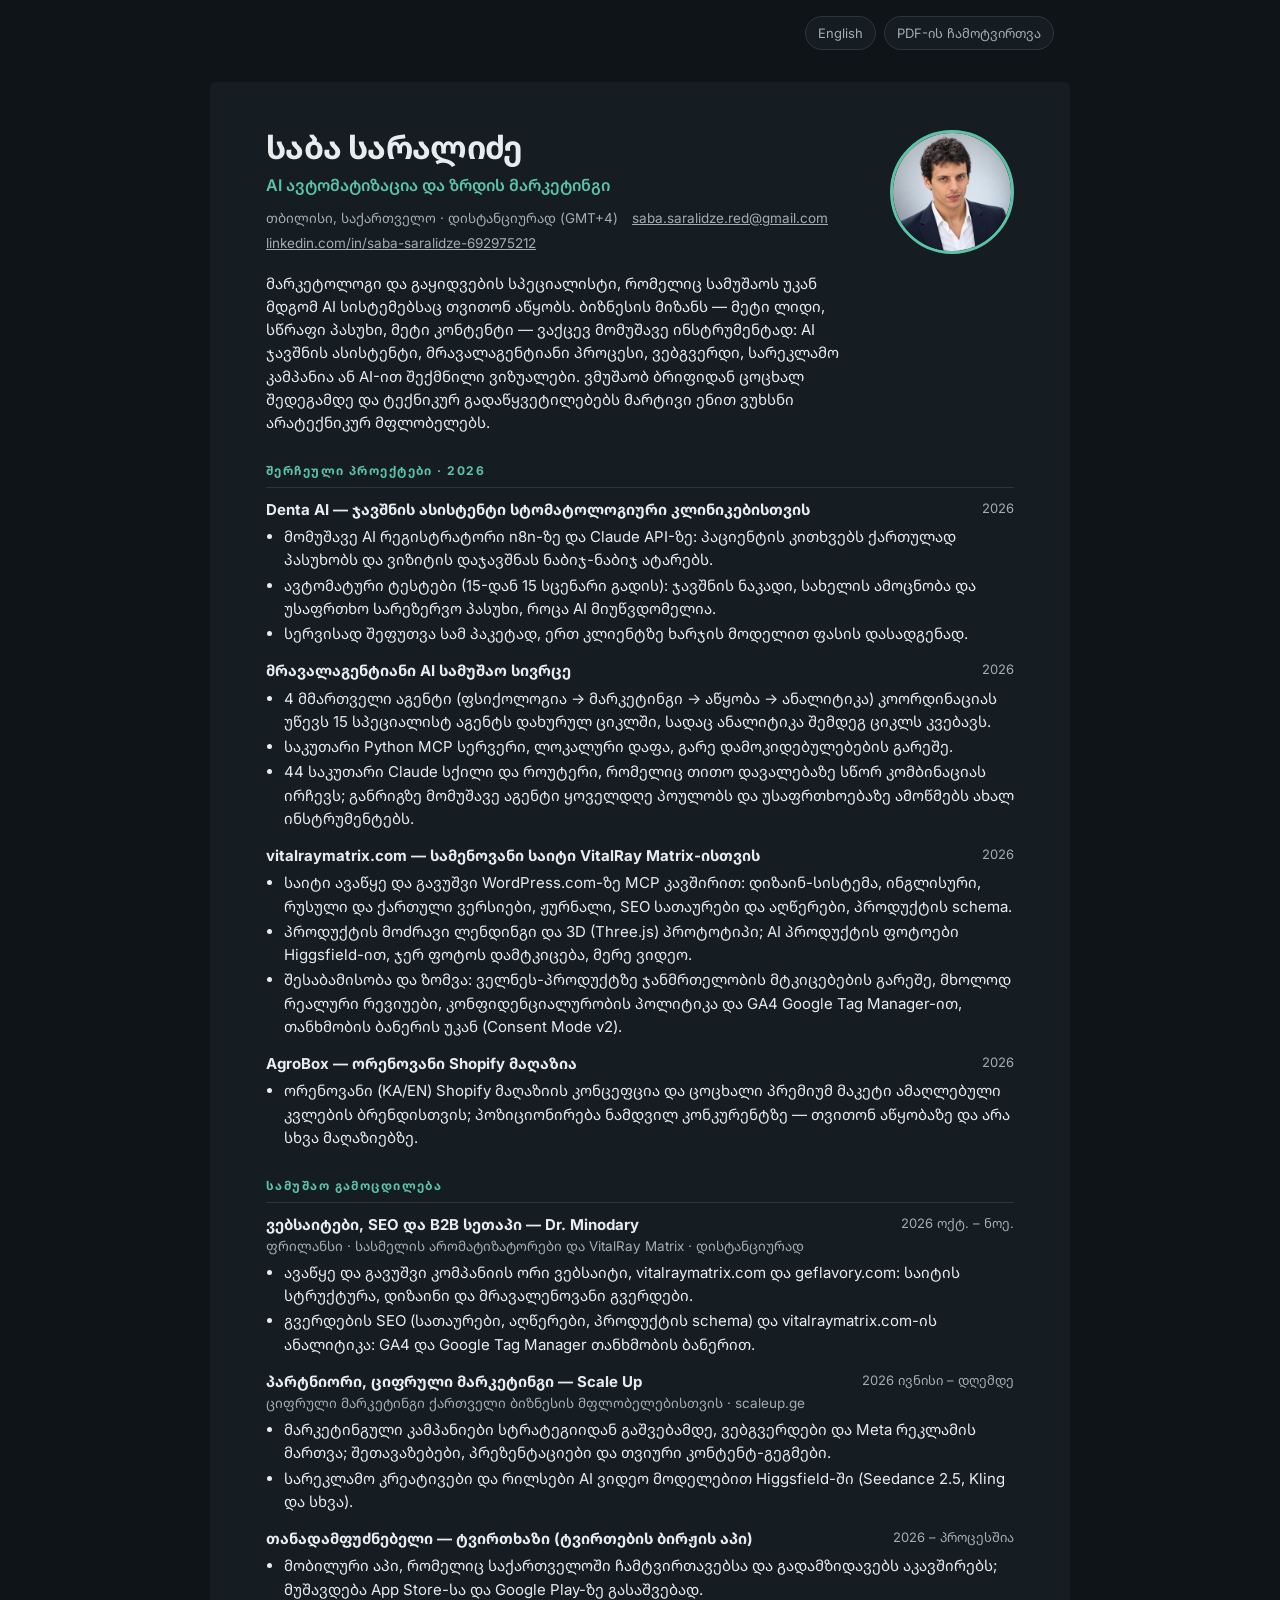
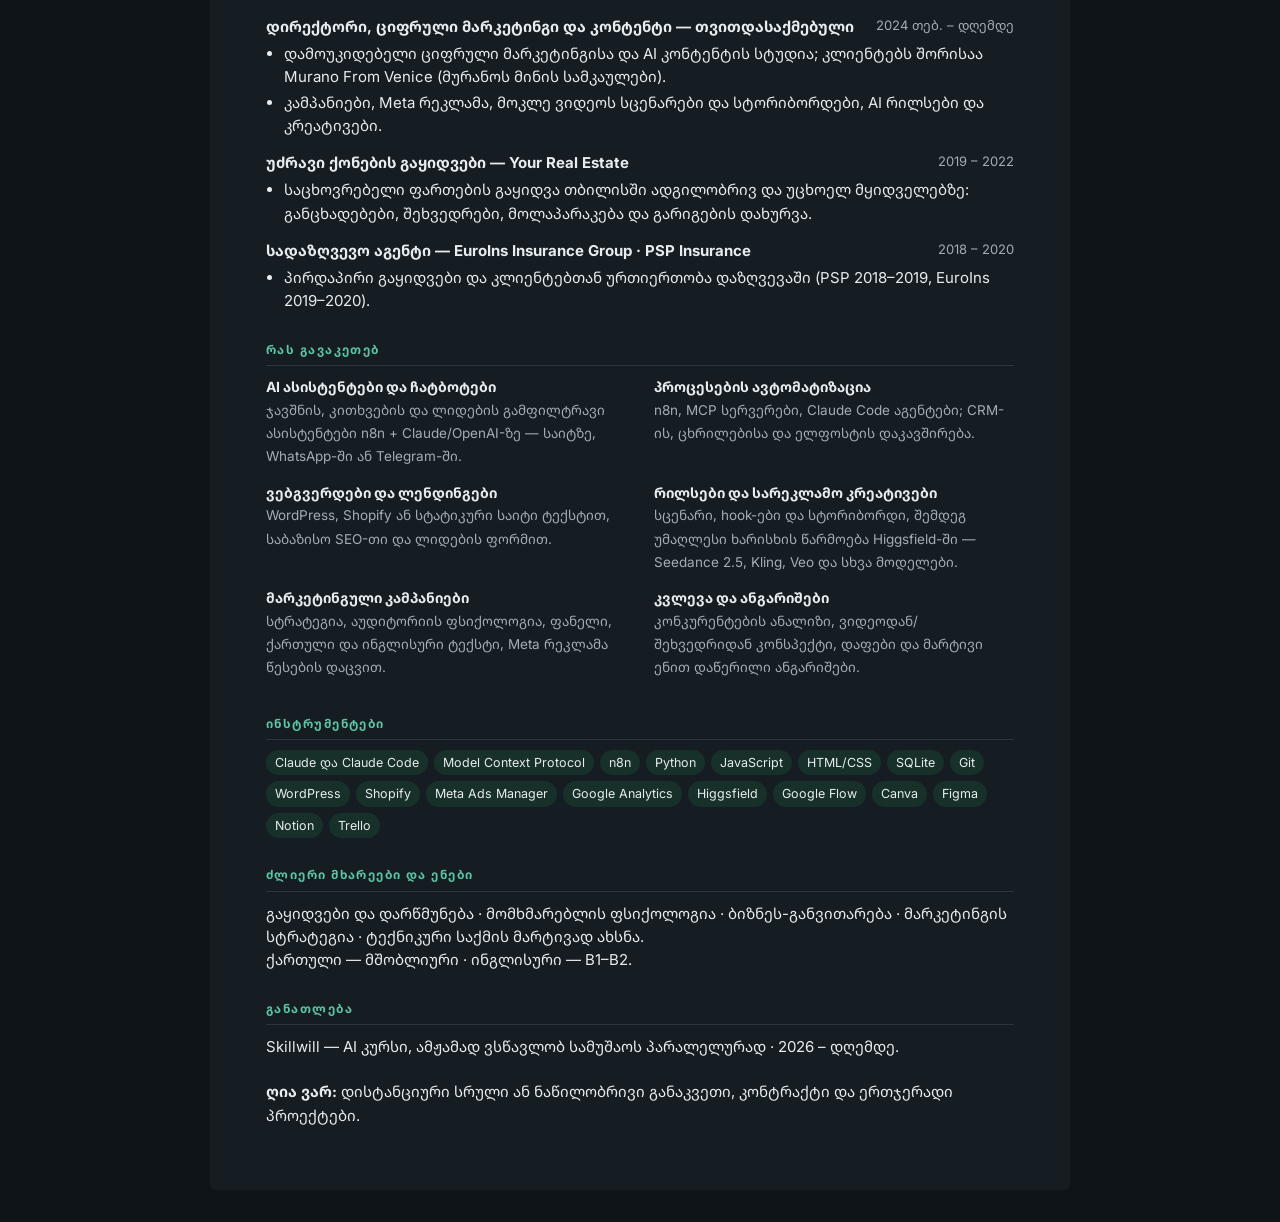
==== commit 38651f6a: "CV: Skillwill AI course Co-Authored-By: Claude Fable 5.2 <noreply@anthropic.com>" ====
--- a/ka.html
+++ b/ka.html
@@ -141,7 +141,7 @@
 ქართული — მშობლიური · ინგლისური — B1–B2.</p>
 
 <h2>განათლება</h2>
-<p style="margin:0">Skillwill — ამჟამად ვსწავლობ, სამუშაოს პარალელურად · 2026 – დღემდე.</p>
+<p style="margin:0">Skillwill — AI კურსი, ამჟამად ვსწავლობ სამუშაოს პარალელურად · 2026 – დღემდე.</p>
 
 <p class="web-only" style="margin-top:22px"><strong>ღია ვარ:</strong> დისტანციური სრული ან ნაწილობრივი განაკვეთი, კონტრაქტი და ერთჯერადი პროექტები.</p>
 </main>
